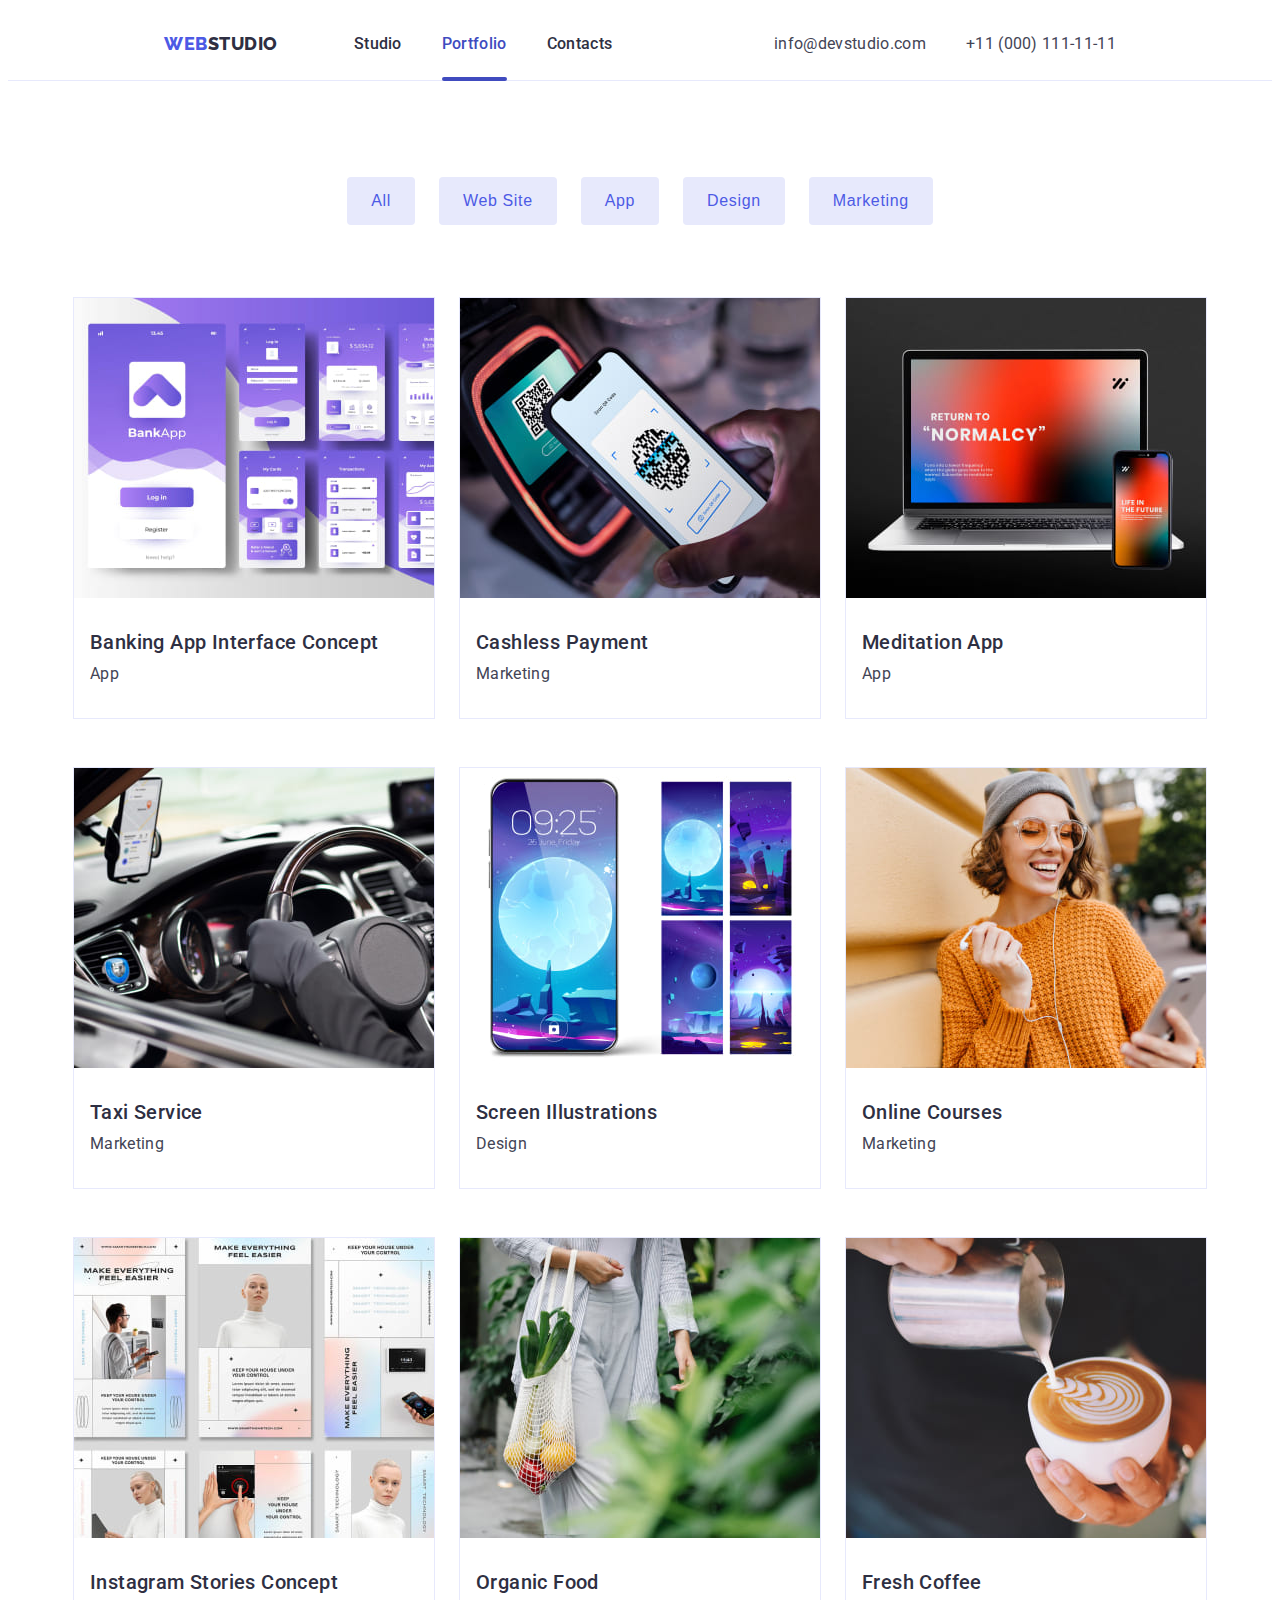
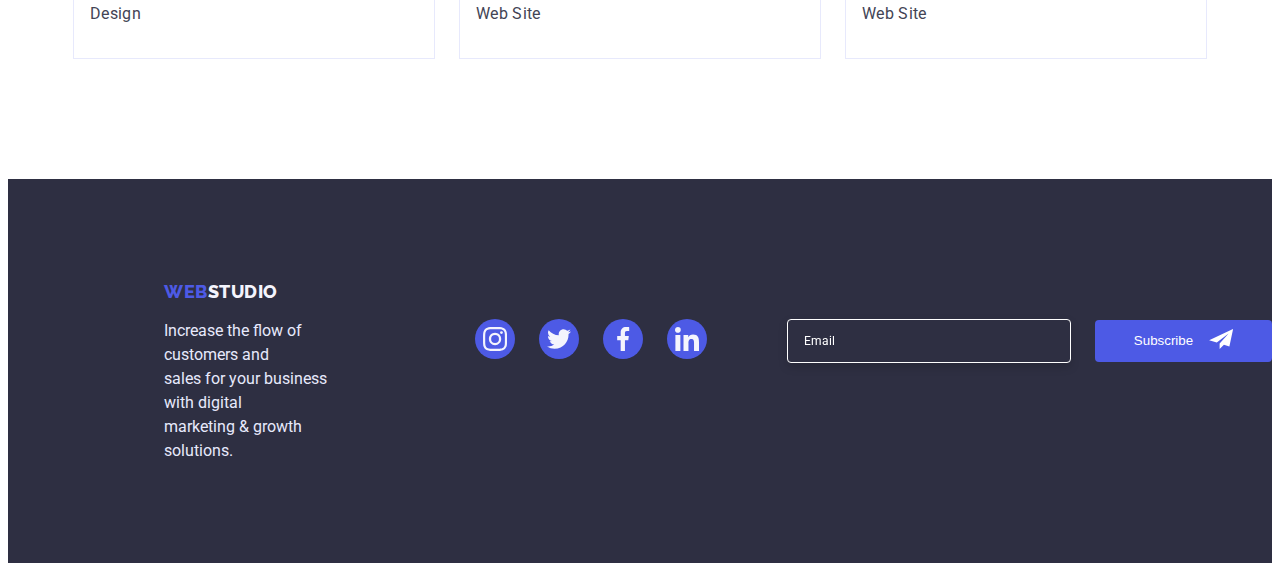
==== portfolio.html @ ca60792b "Initial commit" ====
<!DOCTYPE html>
<html lang="en">
  <head>
    <meta charset="UTF-8" />
    <meta http-equiv="X-UA-Compatible" content="IE=edge" />
    <meta name="viewport" content="width=device-width, initial-scale=1.0" />
    <title>Portfolio</title>
    <link rel="preconnect" href="https://fonts.googleapis.com" />
    <link rel="preconnect" href="https://fonts.gstatic.com" crossorigin />
    <link
      href="https://fonts.googleapis.com/css2?family=Raleway:wght@800&family=Roboto:wght@400;500;700&display=swap"
      rel="stylesheet"
    />
    <link
      rel="stylesheet"
      href="https://cdnjs.cloudflare.com/ajax/libs/modern-normalize/1.1.0/modern-normalize.min.css"
      integrity="sha512-wpPYUAdjBVSE4KJnH1VR1HeZfpl1ub8YT/NKx4PuQ5NmX2tKuGu6U/JRp5y+Y8XG2tV+wKQpNHVUX03MfMFn9Q=="
      crossorigin="anonymous"
      referrerpolicy="no-referrer"
    />
    <link rel="stylesheet" href="./css/styles.css" />
  </head>
  <body>
    <!-- Header -->
    <header class="header">
      <div class="header-container">
        <nav class="header-navigation">
          <a href="./index.html" class="header-logo link"
            >Web<span class="text-logo link">Studio</span></a
          >
          <ul class="header-list list">
            <li class="header-item">
              <a class="header-link link" href="./index.html">Studio</a>
            </li>
            <li class="header-item">
              <a class="header-link link current" href="./portfolio.html"
                >Portfolio</a
              >
            </li>
            <li class="header-item">
              <a class="header-link link" href="">Contacts</a>
            </li>
          </ul>
        </nav>
        <address class="address">
          <ul class="header-address list">
            <li class="address-list">
              <a class="address-link link" href="mailto:info@devstudio.com"
                >info@devstudio.com</a
              >
            </li>
            <li class="address-list">
              <a class="address-link link" href="tel:+110001111111"
                >+11 (000) 111-11-11</a
              >
            </li>
          </ul>
        </address>
      </div>
    </header>
    <!-- BTN -->
    <main>
      <section class="container-btn">
        <h1 hidden>Portfolio</h1>

        <ul class="btn-list list">
          <li class="style-btn">
            <button type="button" class="text-btn">All</button>
          </li>
          <li class="style-btn">
            <button type="button" class="text-btn">Web Site</button>
          </li>
          <li class="style-btn">
            <button type="button" class="text-btn">App</button>
          </li>
          <li class="style-btn">
            <button type="button" class="text-btn">Design</button>
          </li>
          <li class="style-btn">
            <button type="button" class="text-btn">Marketing</button>
          </li>
        </ul>
        <!-- Photo List -->
        <div class="container-photo">
          <ul class="photo-list-portf list">
            <li class="photo-solid">
              <a href="" class="photo-img link">
                <div class="photo-cover-wrap">
                  <img
                    src="./images/portfolio-1.jpg"
                    alt="BankApp"
                    width="360"
                  />
                  <p class="photo-text">
                    Lorem ipsum dolor sit, amet consectetur adipisicing elit.
                    Optio, voluptas dolores mollitia cumque itaque eos expedita
                    quibusdam, aliquid nihil animi aliquam nemo laboriosam,
                    eaque impedit quam voluptates. Nemo, iure! Aliquid.
                  </p>
                </div>

                <h2 class="portfolio-item">Banking App Interface Concept</h2>
                <p class="portfolio-text">App</p></a
              >
            </li>
            <li class="photo-solid">
              <a href="" class="link">
                <div class="photo-cover-wrap">
                  <img
                    src="./images/portfolio-2.jpg"
                    alt="Cashless Payment"
                    width="360"
                  />
                  <p class="photo-text">
                    Lorem ipsum dolor sit, amet consectetur adipisicing elit.
                    Optio, voluptas dolores mollitia cumque itaque eos expedita
                    quibusdam, aliquid nihil animi aliquam nemo laboriosam,
                    eaque impedit quam voluptates. Nemo, iure! Aliquid.
                  </p>
                </div>

                <h2 class="portfolio-item">Cashless Payment</h2>
                <p class="portfolio-text">Marketing</p></a
              >
            </li>
            <li class="photo-solid">
              <a href="" class="link"
                ><div class="photo-cover-wrap">
                  <img
                    src="./images/portfolio-3.jpg"
                    alt="Meditation App"
                    width="360"
                  />
                  <p class="photo-text">
                    Lorem ipsum dolor sit, amet consectetur adipisicing elit.
                    Optio, voluptas dolores mollitia cumque itaque eos expedita
                    quibusdam, aliquid nihil animi aliquam nemo laboriosam,
                    eaque impedit quam voluptates. Nemo, iure! Aliquid.
                  </p>
                </div>

                <h2 class="portfolio-item">Meditation App</h2>
                <p class="portfolio-text">App</p></a
              >
            </li>
            <li class="photo-solid">
              <a href="" class="link"
                ><div class="photo-cover-wrap">
                  <img
                    src="./images/portfolio-4.jpg"
                    alt="Taxi Service"
                    width="360"
                  />
                  <p class="photo-text">
                    Lorem ipsum dolor sit, amet consectetur adipisicing elit.
                    Optio, voluptas dolores mollitia cumque itaque eos expedita
                    quibusdam, aliquid nihil animi aliquam nemo laboriosam,
                    eaque impedit quam voluptates. Nemo, iure! Aliquid.
                  </p>
                </div>

                <h2 class="portfolio-item">Taxi Service</h2>
                <p class="portfolio-text">Marketing</p></a
              >
            </li>

            <li class="photo-solid">
              <a href="" class="link"
                ><div class="photo-cover-wrap">
                  <img
                    src="./images/portfolio-5.jpg"
                    alt="Screen Illustrations"
                    width="360"
                  />
                  <p class="photo-text">
                    Lorem ipsum dolor sit, amet consectetur adipisicing elit.
                    Optio, voluptas dolores mollitia cumque itaque eos expedita
                    quibusdam, aliquid nihil animi aliquam nemo laboriosam,
                    eaque impedit quam voluptates. Nemo, iure! Aliquid.
                  </p>
                </div>

                <h2 class="portfolio-item">Screen Illustrations</h2>
                <p class="portfolio-text">Design</p></a
              >
            </li>
            <li class="photo-solid">
              <a href="" class="link"
                ><div class="photo-cover-wrap">
                  <img
                    src="./images/portfolio-6.jpg"
                    alt="Online Courses"
                    width="360"
                  />
                  <p class="photo-text">
                    Lorem ipsum dolor sit, amet consectetur adipisicing elit.
                    Optio, voluptas dolores mollitia cumque itaque eos expedita
                    quibusdam, aliquid nihil animi aliquam nemo laboriosam,
                    eaque impedit quam voluptates. Nemo, iure! Aliquid.
                  </p>
                </div>

                <h2 class="portfolio-item">Online Courses</h2>
                <p class="portfolio-text">Marketing</p></a
              >
            </li>
            <li class="photo-solid">
              <a href="" class="link"
                ><div class="photo-cover-wrap">
                  <img
                    src="./images/portfolio-7.jpg"
                    alt="Instagram Stories Concept"
                    width="360"
                  />
                  <p class="photo-text">
                    Lorem ipsum dolor sit, amet consectetur adipisicing elit.
                    Optio, voluptas dolores mollitia cumque itaque eos expedita
                    quibusdam, aliquid nihil animi aliquam nemo laboriosam,
                    eaque impedit quam voluptates. Nemo, iure! Aliquid.
                  </p>
                </div>

                <h2 class="portfolio-item">Instagram Stories Concept</h2>
                <p class="portfolio-text">Design</p></a
              >
            </li>
            <li class="photo-solid">
              <a href="" class="link"
                ><div class="photo-cover-wrap">
                  <img
                    src="./images/portfolio-8.jpg"
                    alt="Organic Food"
                    width="360"
                  />
                  <p class="photo-text">
                    Lorem ipsum dolor sit, amet consectetur adipisicing elit.
                    Optio, voluptas dolores mollitia cumque itaque eos expedita
                    quibusdam, aliquid nihil animi aliquam nemo laboriosam,
                    eaque impedit quam voluptates. Nemo, iure! Aliquid.
                  </p>
                </div>

                <h2 class="portfolio-item">Organic Food</h2>
                <p class="portfolio-text">Web Site</p></a
              >
            </li>
            <li class="photo-solid">
              <a href="" class="link"
                ><div class="photo-cover-wrap">
                  <img
                    src="./images/portfolio-9.jpg"
                    alt="Fresh Coffee"
                    width="360"
                  />
                  <p class="photo-text">
                    Lorem ipsum dolor sit, amet consectetur adipisicing elit.
                    Optio, voluptas dolores mollitia cumque itaque eos expedita
                    quibusdam, aliquid nihil animi aliquam nemo laboriosam,
                    eaque impedit quam voluptates. Nemo, iure! Aliquid.
                  </p>
                </div>

                <h2 class="portfolio-item">Fresh Coffee</h2>
                <p class="portfolio-text">Web Site</p></a
              >
            </li>
          </ul>
        </div>
      </section>
    </main>
    <!-- Footer -->
    <footer class="footer">
      <div class="footer-container">
        <a href="./index.html" class="footer-logo link"
          >Web<span class="footer-text link">Studio</span></a
        >
        <div class="footer-p-soc">
          <p class="footer-p">
            Increase the flow of customers and <br />
            sales for your business with digital <br />
            marketing & growth solutions.
          </p>
          <div class="footer-soc-container">
            <ul class="footer-soc-list list">
              <li class="footer-soc-item">
                <a href="" class="footer-soc-link link">
                  <svg class="footer-soc-icon" width="24" height="24">
                    <use href="./images/icons.svg#icon-instagram-1"></use>
                  </svg>
                </a>
              </li>
              <li class="footer-soc-item">
                <a href="" class="footer-soc-link link">
                  <svg class="footer-soc-icon" width="24" height="24">
                    <use href="./images/icons.svg#icon-twitter-1"></use>
                  </svg>
                </a>
              </li>
              <li class="footer-soc-item">
                <a href="" class="footer-soc-link link">
                  <svg class="footer-soc-icon" width="24" height="24">
                    <use href="./images/icons.svg#icon-facebook-1"></use>
                  </svg>
                </a>
              </li>
              <li class="footer-soc-item">
                <a href="" class="footer-soc-link link">
                  <svg class="footer-soc-icon" width="24" height="24">
                    <use href="./images/icons.svg#icon-linkedin-1"></use>
                  </svg>
                </a>
              </li>
            </ul>
          </div>
          <form class="footer-form">
            <div class="foot-form-container">
              <label class="footer-label"></label>
              <input
                type="email"
                name="email"
                class="footer-input"
                placeholder="Email"
              />
              <button type="submit" class="foot-input-btn">
                Subscribe
                <span class="foot-span-icon"
                  ><svg class="footer-input-icon" width="24" height="20">
                    <use href="./images/icons.svg#icon-airplane"></use>
                  </svg>
                </span>
              </button>
            </div>
          </form>
        </div>
      </div>
    </footer>
  </body>
</html>
---- css/styles.css ----
h1,
h2,
h3,
p,
ul,
img,
a {
  margin: 0;
}
ul {
  margin: 0;
  padding-left: 0;
}
button {
  cursor: pointer;
}

img {
  display: block;
}
*,
*::before,
*::after {
  box-sizing: inherit;
}

:root {
  --pressed-state: #4046b;
  --succes: #31d0aa;
  --text: #434455;
  --accent: #e7e9fc;
  --light: #f4f4fd;
  --modal-overlay: rgba(46, 47, 66, 0.4);
  --hero-backgrount: rgba(46, 47, 66, 0.7);
  --background-color: #ffffff;
  --second-color: #4d5ae5;
  --logo-color: #2e2f42;
  --color-link: #404bbf;
  --cust-icon: #afb1b8;
  --modal: #fcfcfc;
  --modal-text: #8e8f99;
}

body {
  font-family: "Roboto", sans-serif;
  color: var(--text);
  background-color: var(--background-color);
}

.list {
  list-style: none;
}
.link {
  text-decoration: none;
}
.container {
  width: 1158px;
  padding-left: 15px;
  padding-right: 15px;
  margin: 0 auto;
}

.visuattv-hidden {
  position: absolute;
  width: 1px;
  height: 1px;
  margin: -1px;
  border: 0;
  padding: 0;
  white-space: nowrap;
  clip-path: inset (100%);
  clip: rect(0 0 0 0);
  overflow: hidden;
}
.section {
  padding-top: 120px;
  padding-bottom: 120px;
}

/* ----------------header--------------- */
.header {
  box-sizing: border-box;
  border-bottom: 1px solid var(--accent);
  padding-top: 24px;
  padding-bottom: 24px;
}
.header-container {
  display: flex;
  align-items: center;
}
.header-navigation {
  display: flex;
  align-items: center;
  margin-right: auto;
}

.header-logo {
  font-weight: 800;
  font-size: 18px;
  line-height: 1.17;
  font-family: "Raleway", sans-serif;

  align-items: center;
  letter-spacing: 0.03em;
  text-transform: uppercase;

  color: var(--second-color);

  margin-left: 156px;
}
.text-logo {
  font-weight: 800;
  font-size: 18px;
  line-height: 1.17;

  align-items: center;
  letter-spacing: 0.03em;
  text-transform: uppercase;

  color: var(--logo-color);
}

.header-list {
  font-weight: 500;
  font-size: 16px;
  line-height: 1.5;

  letter-spacing: 0.02em;
  display: flex;
  margin-left: 76px;
  gap: 40px;
}
.header-item {
}
.header-link {
  color: var(--logo-color);
  position: relative;
  transition: 250ms cubic-bezier(0.4, 0, 0.2, 1);
}
.header-link.current::after {
  content: "";
  width: 100%;
  height: 4px;
  border-radius: 2px;
  top: 43px;
  position: absolute;
  background-color: var(--color-link);
  display: block;
}

.current {
  color: var(--color-link);
}

.address-list {
}
.address-link {
  font-size: 16px;
  line-height: 1.5;

  letter-spacing: 0.02em;

  color: var(--text);
}
.address-link:is(:hover, :focus) {
  color: var(--color-link);
  transition: 250ms cubic-bezier(0.4, 0, 0.2, 1);
}

.header-link:is(:hover, :focus) {
  color: var(--color-link);
  transition: 250ms cubic-bezier(0.4, 0, 0.2, 1);
}
.address {
  font-style: normal;
  line-height: 1.5;
  color: var(--text);
}
.header-address {
  display: flex;
  gap: 40px;
  margin-right: 156px;
}

/* --------------Section 1 --------------- */
.section-hero {
  background-color: var(--logo-color);
  background-image: linear-gradient(
      rgba(46, 47, 66, 0.7),
      rgba(46, 47, 66, 0.7)
    ),
    url(../images/people-office.jpg);
  background-repeat: no-repeat;
  background-position: center;
  background-size: cover;
  flex-grow: 1;
}

.hero-title {
  margin-bottom: 48px;

  font-weight: 700;
  font-size: 56px;
  line-height: 1.07;

  text-align: center;
  letter-spacing: 0.02em;

  color: var(--background-color);
  padding-top: 188px;
}
.hero-container {
  display: flex;
  justify-content: center;
  padding-bottom: 188px;
}
.hero-btn {
  border: none;
  padding: 16px 32px;
  font-family: "Roboto";
  font-weight: 500;
  font-size: 16px;
  line-height: 1.5;
  letter-spacing: 0.04em;
  color: var(--background-color);
  background-color: var(--second-color);

  box-shadow: 0px 4px 4px rgba(0, 0, 0, 0.15);

  cursor: pointer;
  border-radius: 4px;
  box-sizing: border-box;
}
.hero-btn:is(:hover, :focus) {
  background-color: var(--color-link);
  transition: 250ms cubic-bezier(0.4, 0, 0.2, 1);
}
.backdrop {
  position: fixed;
  top: 0;
  left: 0;
  width: 100%;
  height: 100%;
  background-color: rgba(46, 47, 66, 0.4);
  transition: 250ms cubic-bezier(0.4, 0, 0.2, 1);
}
.backdrop.is-hidden {
  opacity: 0;
  pointer-events: none;
  visibility: inherit;
}
.modal {
  position: absolute;
  top: 50%;
  left: 50%;
  transform: translate(-50%, -50%);

  width: 408px;
  height: 576px;

  background-color: var(--modal);
  box-shadow: 0px 1px 1px rgba(0, 0, 0, 0.14), 0px 1px 3px rgba(0, 0, 0, 0.12),
    0px 2px 1px rgba(0, 0, 0, 0.2);
  border-radius: 4px;
}
.close-btn-container {
  box-sizing: border-box;
  padding-top: 24px;
  padding-left: 360px;
}
.close-btn {
  width: 24px;
  height: 24px;
  border-radius: 50px;
  background-color: var(--accent);
  display: flex;
  align-items: center;
  justify-content: center;

  border: 1px solid rgba(0, 0, 0, 0.1);
}
.close-icon {
  fill: var(--logo-color);
}
.modal-titel {
  margin-top: 24px;
  margin-bottom: 16px;

  font-family: "Roboto";
  font-style: normal;
  font-weight: 500;
  font-size: 16px;
  line-height: 24px;
  text-align: center;
  letter-spacing: 0.02em;
  color: var(--logo-color);
}
.modal-form {
  box-sizing: border-box;
  padding-left: 24px;
}
.modal-label-containe {
}
.modal-label {
  font-family: "Roboto";
  font-size: 12px;
  line-height: 14px;
  letter-spacing: 0.04em;
  color: var(--modal-text);
}
.modal-label span {
  display: block;
}
.modal-text {
  color: var(--modal-text);
  margin-bottom: 4px;
}
.modal-wrap {
  margin-bottom: 8px;
  position: relative;
}
.modal-wrap-forcomment {
  margin-bottom: 6px;
  position: relative;
}
.modal-input {
  width: 360px;
  height: 40px;
  outline: transparent;
  padding: 0;
  padding-left: 38px;

  border: 1px solid rgba(46, 47, 66, 0.4);

  border-radius: 4px;
}
.modal-input:is(:hover, :focus) {
  border-color: var(--second-color);
  transition: 250ms cubic-bezier(0.4, 0, 0.2, 1);
}
.modal-icon {
  position: absolute;
  left: 19px;
  top: 50%;
  transform: translateY(-50%);
  fill: var(--logo-color);
}
.modal-input:is(:hover, :focus) + .modal-icon {
  fill: var(--second-color);
  transition: 250ms cubic-bezier(0.4, 0, 0.2, 1);
}
.modal-textarea {
  font-family: "Roboto";
  font-size: 12px;
  line-height: 14px;

  width: 360px;
  height: 120px;

  outline: transparent;
  border: 1px solid rgba(46, 47, 66, 0.4);
  border-radius: 4px;
  padding-top: 8px;
  padding-bottom: 98px;
  padding-left: 16px;
  margin-top: 4px;
  resize: none;
}

.modal-textarea:is(:hover, :focus) {
  border-color: var(--second-color);
  transition: 250ms cubic-bezier(0.4, 0, 0.2, 1);
}
.modal-textarea::placeholder {
  color: rgba(46, 47, 66, 0.4);
}
.accept-container {
}

.accept-input {
}
/* .accept-input:checked + .accept-text::before {
  border: none;
  background-image: url(../images/accept.svg);
  background-position: center;
  background-repeat: no-repeat;
} */
.accept-input:checked + .accept-text span {
  border: none;
  fill-opacity: 1;
  background-color: var(--color-link);
  transition: 250ms cubic-bezier(0.4, 0, 0.2, 1);
}

.accept-icon {
  height: 8px;
}
.accept-text {
  font-family: "Roboto";
  font-style: normal;
  font-size: 12px;
  line-height: 14px;
  letter-spacing: 0.04em;
  color: var(--modal-text);
  margin-top: 12px;
  margin-bottom: 16px;

  display: flex;
  align-items: center;
  gap: 8px;
}
.accept-text span {
  width: 16px;
  height: 16px;
  border: 1px solid rgba(46, 47, 66, 0.4);
  border-radius: 2px;
  display: flex;
  align-items: center;
  justify-content: center;
  fill-opacity: 0;
}
.accept-link {
  margin-left: -4px;
  color: var(--second-color);
}
/* .accept-text::before {
  content: "";
  width: 16px;
  height: 16px;
  border: 1px solid rgba(46, 47, 66, 0.4);
  border-radius: 2px;
} */
.mod-cont-btn {
  padding-left: 95px;
}
.mod-send-btn {
  border-color: transparent;
  width: 105px;
  height: 24px;
  font-family: "Roboto";
  font-style: normal;
  font-weight: 500;
  font-size: 16px;
  display: flex;
  align-items: center;
  text-align: center;
  letter-spacing: 0.04em;
  color: var(--background-color);
  justify-content: center;

  flex: none;
  order: 0;
  flex-grow: 0;

  flex-direction: row;
  align-items: flex-start;
  padding: 16px 32px;
  gap: 10px;
  width: 169px;
  height: 56px;
  background: var(--second-color);
  box-shadow: 0px 4px 4px rgba(0, 0, 0, 0.15);
  border-radius: 4px;
}
.modal-input::placeholder {
}
/* -----------------------Sectiom 2----------------------- */
.description {
}
.desc-container {
}
.features {
}
.desc-item {
  display: flex;
  gap: 24px;
}
.desc-photo {
}
.desc-photo-container {
  width: 264px;
  height: 112px;
  background-color: var(--light);
  border-radius: 4px;

  margin-bottom: 8px;
}
.desc-svg {
  display: flex;
  width: 64px;
  height: 64px;
  border-radius: 4px;
  padding-left: 100px;
  padding-top: 24px;
}
.description-list {
}

.description-titel {
  font-weight: 500;
  font-size: 20px;
  line-height: 1.2;

  letter-spacing: 0.02em;

  color: var(--logo-color);
}
.description-text {
  font-size: 16px;
  line-height: 1.5;

  letter-spacing: 0.02em;

  color: var(--text);
}
/* ----------------Section 3----------------- */
.photo {
  padding-bottom: 120px;
}
.photo-titel {
  font-size: 36px;
  line-height: 1.11;

  text-align: center;
  letter-spacing: 0.02em;
  text-transform: capitalize;

  color: var(--logo-color);
  margin-bottom: 72px;
}
.photo-list {
  display: flex;
  gap: 24px;
}
/* ----------------Section 4-------------------- */
.team {
  background: var(--light);
}
.team-titel {
  font-size: 36px;
  line-height: 1.11;

  text-align: center;
  letter-spacing: 0.02em;
  text-transform: capitalize;

  color: var(--logo-color);
  margin-bottom: 72px;
}
.team-item {
  display: flex;
  gap: 24px;
}
.team-list {
  background-color: var(--background-color);
  box-shadow: 0px 1px 6px rgba(46, 47, 66, 0.08),
    0px 1px 1px rgba(46, 47, 66, 0.16), 0px 2px 1px rgba(46, 47, 66, 0.08);
  border-radius: 0px 0px 4px 4px;
}
.team-img {
  margin-bottom: 32px;
}
.team-name {
  font-weight: 500;
  font-size: 20px;
  line-height: 1.2;

  text-align: center;
  letter-spacing: 0.02em;

  color: var(--logo-color);
  margin-bottom: 8px;
}

.team-text {
  font-size: 16px;
  line-height: 1.5;

  text-align: center;
  letter-spacing: 0.02em;

  color: var(--text);
  margin-bottom: 8px;
}
.team-soc-list {
  display: flex;
  justify-content: center;
  gap: 24px;
}
.team-soc-item {
  width: 40px;
  height: 40px;
  margin-bottom: 32px;
}
.team-soc-link {
  width: 100%;
  height: 100%;
  border-radius: 50%;
  background-color: var(--second-color);
  display: flex;
  align-items: center;
  justify-content: center;
}
.team-soc-icon {
  fill: var(--background-color);
}

.team-soc-link:is(:hover, :focus) {
  background-color: var(--color-link);
  transition: 250ms cubic-bezier(0.4, 0, 0.2, 1);
}
.team-soc-link:is(:hover, :focus) > .team-soc-icon {
  fill: var(--light);
  transition: 250ms cubic-bezier(0.4, 0, 0.2, 1);
}
/* --------------Section 5--------------- */
.cust {
  padding-top: 120px;
  padding-bottom: 120px;
}
.cust-titel {
  font-weight: 700;
  font-size: 36px;
  line-height: 40px;

  text-align: center;
  letter-spacing: 0.02em;
  text-transform: capitalize;
  color: var(--logo-color);
  margin-bottom: 72px;
}

.cust-list {
  display: flex;
  justify-content: center;
  gap: 24px;
}
.cust-item {
  width: 168px;
  height: 88px;

  border-radius: 4px;
}

.cust-link {
  width: 100%;
  height: 100%;
  border-radius: 4px;
  border: 1px solid #8e8f99;
  color: var(--background-color);
  display: flex;
  align-items: center;
  justify-content: center;
}
.cust-link:is(:hover, :focus) {
  border-color: var(--color-link);
  transition: 250ms cubic-bezier(0.4, 0, 0.2, 1);
}
.cust-link:is(:hover, :focus) > .cust-icon {
  fill: var(--color-link);
  transition: 250ms cubic-bezier(0.4, 0, 0.2, 1);
}
.cust-icon {
  width: 140px;
  height: 56px;
  fill: var(--cust-icon);
}

/* ----------------Footer--------------- */
.footer {
  background-color: var(--logo-color);
}
.footer-container {
  padding-top: 101.5px;
  padding-bottom: 100px;
  padding-left: 156px;
}

.footer-logo {
  font-weight: 800;
  font-size: 18px;
  line-height: 1.17;
  font-family: "Raleway", sans-serif;

  align-items: center;
  letter-spacing: 0.03em;
  text-transform: uppercase;

  color: var(--second-color);
}
.footer-text {
  color: var(--light);
}
.footer-p-soc {
  display: flex;
}
.footer-p {
  color: var(--accent);
  margin-top: 17.5px;
  line-height: 24px;
}

.footer-soc-container {
  margin-left: 120px;
  padding-top: 17px;
}

.footer-soc-list {
  display: flex;
  justify-content: center;
  gap: 24px;
}
.footer-soc-item {
  content: "";
  width: 40px;
  height: 40px;
  margin-bottom: 32px;

  display: block;
}

.footer-soc-link {
  width: 100%;
  height: 100%;
  border-radius: 50%;
  background-color: var(--second-color);
  display: flex;
  align-items: center;
  justify-content: center;
}
.footer-soc-link:is(:hover, :focus) {
  background-color: var(--succes);
  transition: 250ms cubic-bezier(0.4, 0, 0.2, 1);
}
.footer-soc-icon {
  fill: var(--light);
}
.footer-form {
}
.foot-form-container {
  padding-top: 17px;
  margin-left: 80px;
  display: flex;
  align-items: center;
  letter-spacing: 0.04em;
}
.footer-label {
}
.footer-input {
  font-family: "Roboto";
  font-style: normal;

  font-size: 12px;
  line-height: 24px;
  width: 264px;
  height: 40px;

  border: 1px solid #ffffff;
  filter: drop-shadow(0px 4px 4px rgba(0, 0, 0, 0.15));
  border-radius: 4px;
  background: var(--logo-color);

  padding-left: 16px;
}
.footer-input::placeholder {
  color: var(--background-color);
}
.foot-input-btn {
  margin-left: 24px;
  width: 165px;
  height: 40px;
  display: flex;

  justify-content: center;
  align-items: center;

  color: var(--background-color);
  background: var(--second-color);
  border-radius: 4px;
  border: transparent;
  gap: 16px;
}
.foot-span-icon {
}
.footer-input-icon {
}
/* -------------Portfolio------------- */
.container-btn {
  padding-top: 96px;
}

.container-photo {
  padding-bottom: 120px;
}
.btn-list {
  display: flex;
  justify-content: center;
  gap: 24px;
  margin-bottom: 72px;
}
.style-btn {
  background: var(--accent);
  border-radius: 4px;
}

.text-btn {
  border: none;
  padding: 12px 24px;
  font-family: “Roboto”, sans-serif;
  font-weight: 500;
  font-size: 16px;
  line-height: 1.5;
  letter-spacing: 0.04em;
  color: var(--second-color);
  background-color: var(--light);
  cursor: pointer;
  border-radius: 4px;
  box-sizing: border-box;
  background-color: transparent;
}
.text-btn:is(:hover, :focus) {
  background-color: var(--color-link);
  color: var(--background-color);
  transition: 250ms cubic-bezier(0.4, 0, 0.2, 1);
}

.list-btn:is(:hover, :focus) {
  color: var(--background-color);
  background-color: var(--color-link);
}
.photo-list-portf {
  display: flex;
  flex-wrap: wrap;
  gap: 24px;
  row-gap: 48px;
  justify-content: center;
}
.photo-solid {
  border: 1px solid var(--accent);
  cursor: pointer;
}
.photo-solid:is(:hover, :focus) .photo-text {
  transform: translate(0);
}
.photo-img {
  display: block;
}

.photo-cover-wrap {
  position: relative;
  box-sizing: border-box;
  overflow: hidden;
}
.photo-text {
  position: absolute;
  padding-left: 32px;
  padding-top: 40px;
  height: 100%;
  top: 0;
  font-size: 16px;
  line-height: 24px;
  letter-spacing: 0.02em;
  color: var(--light);
  background-color: var(--second-color);
  transform: translateY(100%);
  transition: 250ms cubic-bezier(0.4, 0, 0.2, 1);
}
.portfolio-item {
  font-weight: 500;
  font-size: 20px;
  line-height: 1.2;

  letter-spacing: 0.02em;

  color: var(--logo-color);
  margin-top: 32px;
  margin-left: 16px;
}
.portfolio-text {
  font-size: 16px;
  line-height: 1.5;

  letter-spacing: 0.02em;

  color: var(--text);
  margin-top: 8px;
  margin-bottom: 32px;
  margin-left: 16px;
}

.photo-solid:is(:hover, :focus) {
  box-shadow: 0px 1px 6px rgba(46, 47, 66, 0.08),
    0px 1px 1px rgba(46, 47, 66, 0.16), 0px 2px 1px rgba(46, 47, 66, 0.08);
  transition: 250ms cubic-bezier(0.4, 0, 0.2, 1);
}
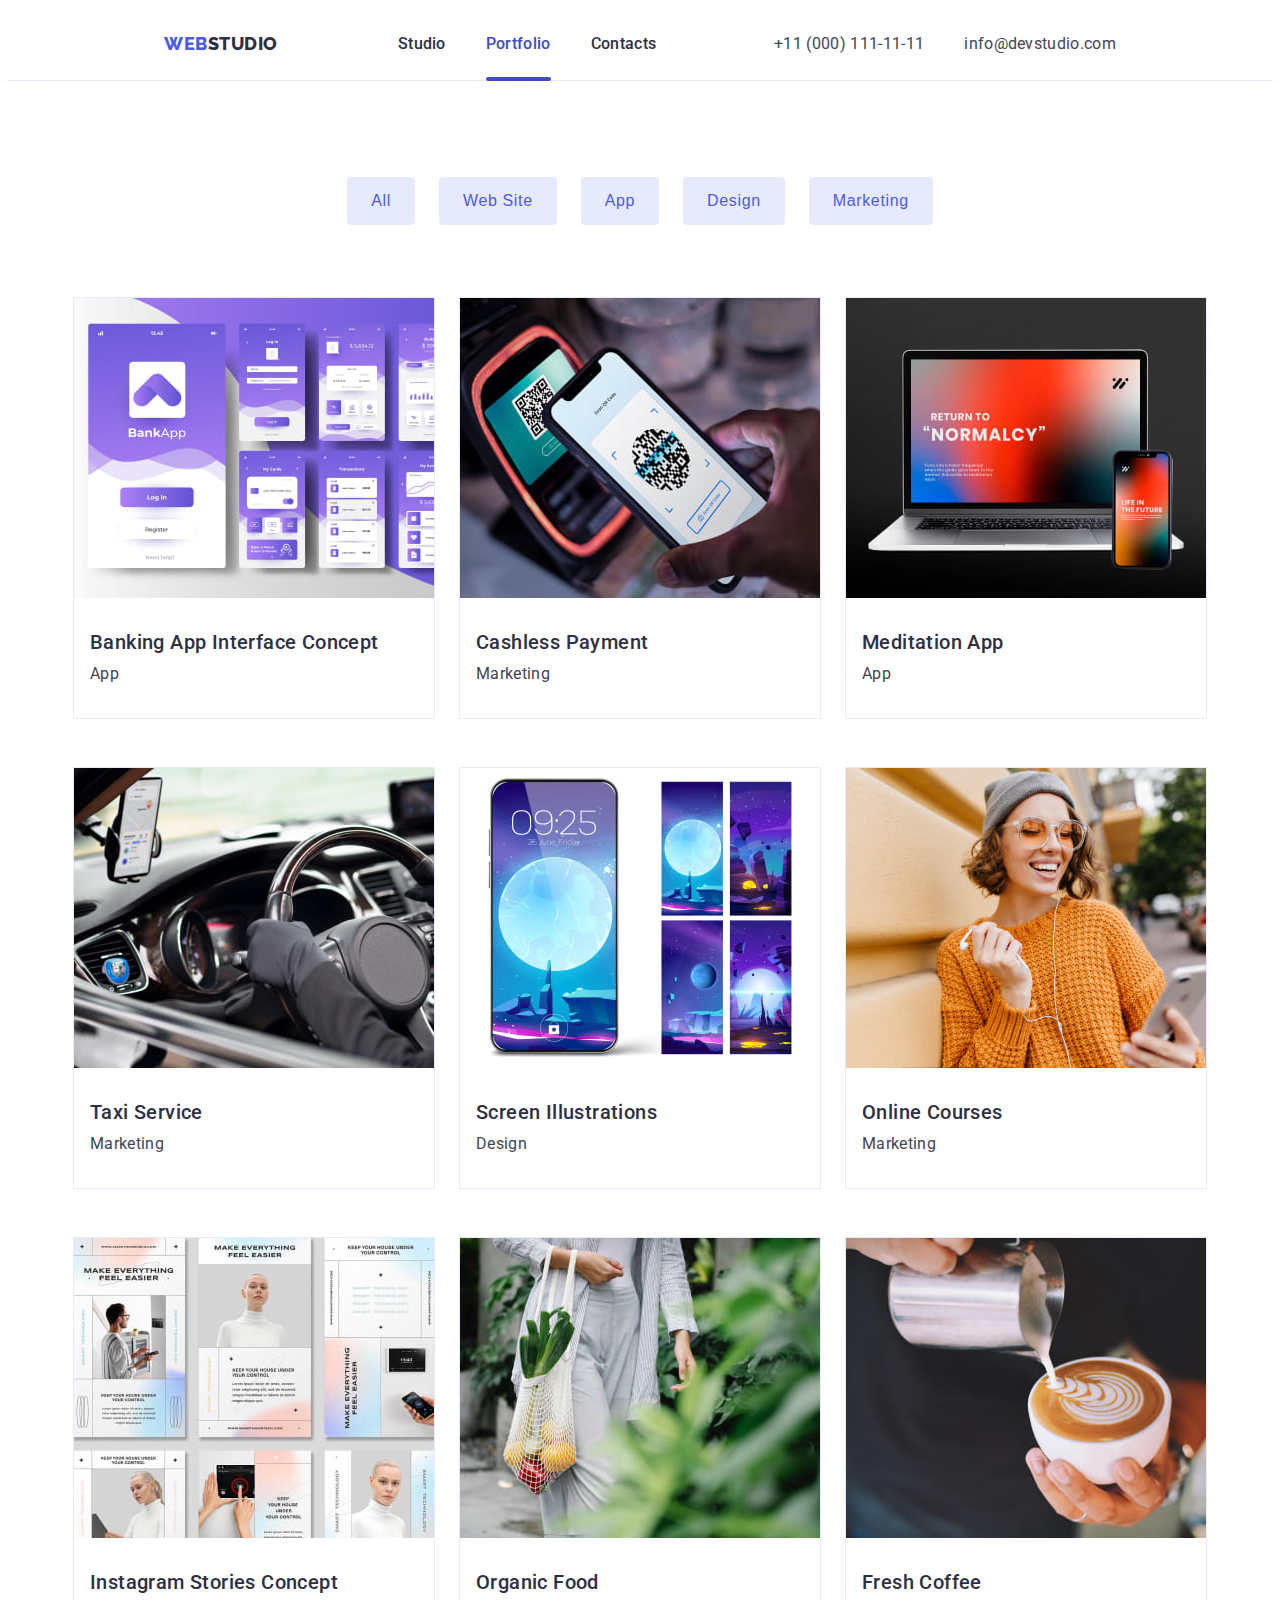
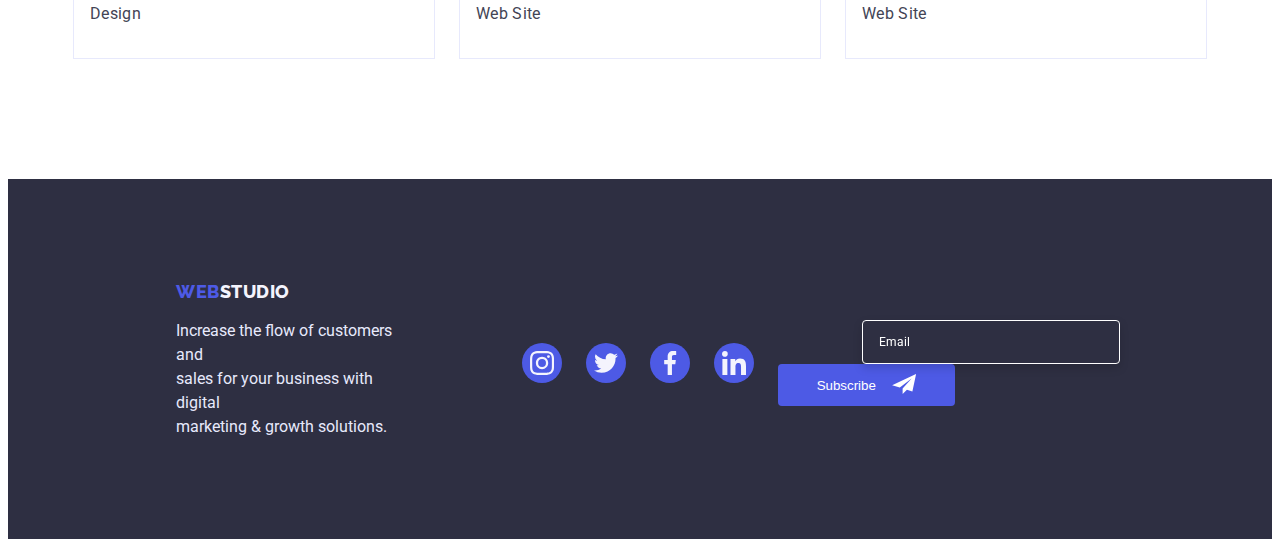
==== commit 35d8726a: "adaptiv" ====
--- a/portfolio.html
+++ b/portfolio.html
@@ -19,6 +19,7 @@
       referrerpolicy="no-referrer"
     />
     <link rel="stylesheet" href="./css/styles.css" />
+    <link rel="stylesheet" href="./css/portfolio.css" />
   </head>
   <body>
     <!-- Header -->
--- a/css/styles.css
+++ b/css/styles.css
@@ -17,6 +17,8 @@
 
 img {
   display: block;
+  max-width: 100%;
+  height: auto;
 }
 *,
 *::before,
@@ -54,7 +56,7 @@
   text-decoration: none;
 }
 .container {
-  width: 1158px;
+  width: 100%;
   padding-left: 15px;
   padding-right: 15px;
   margin: 0 auto;
@@ -106,7 +108,8 @@
 
   color: var(--second-color);
 
-  margin-left: 156px;
+  margin-left: 16px;
+  /* margin-left: 156px; */
 }
 .text-logo {
   font-weight: 800;
@@ -119,67 +122,146 @@
 
   color: var(--logo-color);
 }
-
 .header-list {
-  font-weight: 500;
-  font-size: 16px;
-  line-height: 1.5;
-
-  letter-spacing: 0.02em;
-  display: flex;
-  margin-left: 76px;
-  gap: 40px;
-}
-.header-item {
-}
-.header-link {
+  display: none;
+}
+.header-address {
+  display: none;
+}
+
+.mob-menu-btn {
+  border: none;
+  background-color: var(--background-color);
+  display: flex;
+  align-items: center;
+  justify-content: center;
+}
+.mob-menu-svg {
+  stroke: var(--logo-color);
+}
+.mob-menu {
+  position: fixed;
+  top: 0;
+  left: 0;
+  /* width: 100%; */
+  height: 100%;
+  /* width: 100vw; */
+  /* height: 100vh; */
+  background-color: var(--background-color);
+  padding: 24px 24px 40px 40px;
+  display: flex;
+  flex-direction: column;
+  justify-content: space-between;
+}
+.mob-menu.is-open {
+  opacity: 0;
+  visibility: hidden;
+  pointer-events: none;
+}
+.menu-close-btn {
+  display: block;
+  margin-left: 380px;
+  /* margin-left: 340px; */
+  width: 24px;
+  height: 24px;
+  border-radius: 50px;
+  background-color: var(--accent);
+  display: flex;
+  align-items: center;
+  justify-content: center;
+
+  border: 1px solid rgba(0, 0, 0, 0.1);
+}
+.mob-menu-nav {
+  margin-top: 32px;
+}
+.mob-menu-list {
+}
+.mob-menu-item:not(:last-child) {
+  margin-bottom: 40px;
+}
+.mob-menu-link {
+  font-family: "Roboto";
+  font-style: normal;
+  font-weight: 700;
+  font-size: 36px;
+  line-height: calc(40 / 36);
   color: var(--logo-color);
-  position: relative;
-  transition: 250ms cubic-bezier(0.4, 0, 0.2, 1);
-}
-.header-link.current::after {
-  content: "";
-  width: 100%;
-  height: 4px;
-  border-radius: 2px;
-  top: 43px;
-  position: absolute;
-  background-color: var(--color-link);
-  display: block;
+  letter-spacing: 0.02em;
+  cursor: pointer;
+}
+.mob-menu-link:hover {
+  color: var(--color-link);
+  transition: 250ms cubic-bezier(0.4, 0, 0.2, 1);
 }
 
 .current {
   color: var(--color-link);
 }
-
-.address-list {
-}
-.address-link {
-  font-size: 16px;
-  line-height: 1.5;
-
-  letter-spacing: 0.02em;
+.menu-address-cont {
+}
+.mob-menu-address {
+}
+
+.menu-address-tel {
+  font-family: "Roboto";
+  font-style: normal;
+  font-weight: 700;
+  font-size: 36px;
+  line-height: calc(40 / 36);
+
+  letter-spacing: 0.02em;
+  text-transform: capitalize;
 
   color: var(--text);
-}
-.address-link:is(:hover, :focus) {
+  margin-bottom: 40px;
+}
+.menu-address-tel:hover {
   color: var(--color-link);
   transition: 250ms cubic-bezier(0.4, 0, 0.2, 1);
 }
-
-.header-link:is(:hover, :focus) {
+.current {
   color: var(--color-link);
-  transition: 250ms cubic-bezier(0.4, 0, 0.2, 1);
-}
-.address {
+}
+.menu-address-email {
+  font-family: "Roboto";
   font-style: normal;
-  line-height: 1.5;
+  font-weight: 500;
+  font-size: 20px;
+  line-height: 24px;
+
+  letter-spacing: 0.02em;
+
   color: var(--text);
 }
-.header-address {
-  display: flex;
-  gap: 40px;
-  margin-right: 156px;
+.menu-address-email:hover {
+  color: var(--color-link);
+  transition: 250ms cubic-bezier(0.4, 0, 0.2, 1);
+}
+.menu-soc-list {
+  display: flex;
+  gap: 56px;
+}
+.menu-soc-item {
+  width: 40px;
+  height: 40px;
+  margin-top: 48px;
+}
+.menu-soc-link {
+  width: 100%;
+  height: 100%;
+  border-radius: 50%;
+  background-color: var(--second-color);
+  display: flex;
+  align-items: center;
+  justify-content: center;
+}
+.menu-soc-icon {
+  fill: var(--light);
+}
+.menu-soc-link:hover {
+  background-color: var(--color-link);
+  transition: 250ms cubic-bezier(0.4, 0, 0.2, 1);
 }
 
 /* --------------Section 1 --------------- */
@@ -189,30 +271,52 @@
       rgba(46, 47, 66, 0.7),
       rgba(46, 47, 66, 0.7)
     ),
-    url(../images/people-office.jpg);
+    url(../images/dark-bg-mob.jpg);
+  /* background-image: linear-gradient(
+      rgba(46, 47, 66, 0.7),
+      rgba(46, 47, 66, 0.7)
+    ),
+    url(../images/people-office.jpg); */
   background-repeat: no-repeat;
   background-position: center;
   background-size: cover;
   flex-grow: 1;
 }
+@media (min-device-pixel-ratio: 2),
+  (min-resolution: 192dpi),
+  (min-resolution: 2dppx) {
+  .section-hero {
+    background-image: linear-gradient(
+        rgba(46, 47, 66, 0.7),
+        rgba(46, 47, 66, 0.7)
+      ),
+      url(../images/dark-bg-mob-2x.jpg);
+  }
+}
 
 .hero-title {
   margin-bottom: 48px;
 
   font-weight: 700;
-  font-size: 56px;
+  font-size: 36px;
+
+  /* font-size: 56px; */
   line-height: 1.07;
 
   text-align: center;
   letter-spacing: 0.02em;
 
   color: var(--background-color);
-  padding-top: 188px;
+  padding-top: 112px;
+  /* padding-top: 188px; */
+  margin-bottom: 72px;
+  /* margin+ */
 }
 .hero-container {
   display: flex;
   justify-content: center;
-  padding-bottom: 188px;
+  /* padding-bottom: 112px; */
+  /* padding-bottom: 188px; */
 }
 .hero-btn {
   border: none;
@@ -256,7 +360,7 @@
   transform: translate(-50%, -50%);
 
   width: 408px;
-  height: 576px;
+  height: 584px;
 
   background-color: var(--modal);
   box-shadow: 0px 1px 1px rgba(0, 0, 0, 0.14), 0px 1px 3px rgba(0, 0, 0, 0.12),
@@ -473,41 +577,55 @@
 }
 .desc-item {
   display: flex;
+  flex-wrap: wrap;
   gap: 24px;
 }
+
 .desc-photo {
 }
 .desc-photo-container {
-  width: 264px;
+  /* display: flex; */
+  display: none;
+  /* width: 264px;
   height: 112px;
   background-color: var(--light);
   border-radius: 4px;
 
-  margin-bottom: 8px;
-}
-.desc-svg {
+  margin-bottom: 8px; */
+}
+/* .desc-svg {
   display: flex;
   width: 64px;
   height: 64px;
   border-radius: 4px;
   padding-left: 100px;
   padding-top: 24px;
+} */
+.desc-list-container {
+  display: flex;
+  justify-content: center;
+  flex-wrap: wrap;
 }
 .description-list {
 }
 
 .description-titel {
-  font-weight: 500;
-  font-size: 20px;
+  font-family: "Roboto";
+  font-weight: 700;
+  font-size: 36px;
+  /* font-weight: 500; */
+  /* font-size: 20px; */
   line-height: 1.2;
 
+  text-align: center;
   letter-spacing: 0.02em;
 
   color: var(--logo-color);
 }
 .description-text {
   font-size: 16px;
-  line-height: 1.5;
+  line-height: 1.7;
+  /* line-height: 1.5; */
 
   letter-spacing: 0.02em;
 
@@ -515,9 +633,10 @@
 }
 /* ----------------Section 3----------------- */
 .photo {
-  padding-bottom: 120px;
-}
-.photo-titel {
+  display: none;
+  /* padding-bottom: 120px; */
+}
+/* .photo-titel {
   font-size: 36px;
   line-height: 1.11;
 
@@ -531,10 +650,13 @@
 .photo-list {
   display: flex;
   gap: 24px;
-}
+} */
 /* ----------------Section 4-------------------- */
 .team {
+  /* width: 100%; */
   background: var(--light);
+}
+.team-container {
 }
 .team-titel {
   font-size: 36px;
@@ -549,8 +671,12 @@
 }
 .team-item {
   display: flex;
+  justify-content: center;
+  flex-wrap: wrap;
   gap: 24px;
-}
+  row-gap: 72px;
+}
+
 .team-list {
   background-color: var(--background-color);
   box-shadow: 0px 1px 6px rgba(46, 47, 66, 0.08),
@@ -586,11 +712,11 @@
   display: flex;
   justify-content: center;
   gap: 24px;
+  padding-bottom: 32px;
 }
 .team-soc-item {
   width: 40px;
   height: 40px;
-  margin-bottom: 32px;
 }
 .team-soc-link {
   width: 100%;
@@ -615,8 +741,11 @@
 }
 /* --------------Section 5--------------- */
 .cust {
-  padding-top: 120px;
-  padding-bottom: 120px;
+  /* padding-top: 120px;
+  padding-bottom: 120px; */
+
+  padding-top: 96px;
+  padding-bottom: 96px;
 }
 .cust-titel {
   font-weight: 700;
@@ -629,12 +758,16 @@
   color: var(--logo-color);
   margin-bottom: 72px;
 }
-
+.cust-container {
+  /* flex-basis: 100%; */
+}
 .cust-list {
   display: flex;
-  justify-content: center;
+  flex-wrap: wrap;
+  /* justify-content: center; */
   gap: 24px;
 }
+
 .cust-item {
   width: 168px;
   height: 88px;
@@ -671,9 +804,11 @@
   background-color: var(--logo-color);
 }
 .footer-container {
-  padding-top: 101.5px;
-  padding-bottom: 100px;
-  padding-left: 156px;
+  padding-top: 96px;
+  padding-bottom: 96px;
+  /* padding-top: 101.5px;
+  padding-bottom: 100px; */
+  /* padding-left: 156px; */
 }
 
 .footer-logo {
@@ -692,7 +827,6 @@
   color: var(--light);
 }
 .footer-p-soc {
-  display: flex;
 }
 .footer-p {
   color: var(--accent);
@@ -701,20 +835,18 @@
 }
 
 .footer-soc-container {
-  margin-left: 120px;
-  padding-top: 17px;
 }
 
 .footer-soc-list {
   display: flex;
   justify-content: center;
   gap: 24px;
+  margin-bottom: 32px;
 }
 .footer-soc-item {
   content: "";
   width: 40px;
   height: 40px;
-  margin-bottom: 32px;
 
   display: block;
 }
@@ -739,8 +871,9 @@
 }
 .foot-form-container {
   padding-top: 17px;
-  margin-left: 80px;
-  display: flex;
+  /* margin-left: 80px; */
+  display: flex;
+  flex-wrap: wrap;
   align-items: center;
   letter-spacing: 0.04em;
 }
@@ -752,8 +885,11 @@
 
   font-size: 12px;
   line-height: 24px;
-  width: 264px;
+  width: 100%;
+  /* width: 398px; */
   height: 40px;
+  /* width: 264px;
+  height: 40px; */
 
   border: 1px solid #ffffff;
   filter: drop-shadow(0px 4px 4px rgba(0, 0, 0, 0.15));
--- a/css/portfolio.css
+++ b/css/portfolio.css
@@ -0,0 +1,117 @@
+.header {
+  box-sizing: border-box;
+  border-bottom: 1px solid var(--accent);
+  padding-top: 24px;
+  padding-bottom: 24px;
+}
+
+.header-list {
+  font-weight: 500;
+  font-size: 16px;
+  line-height: 1.5;
+
+  letter-spacing: 0.02em;
+  display: flex;
+  margin-left: 120px;
+  gap: 40px;
+}
+.header-link {
+  color: var(--logo-color);
+  position: relative;
+  transition: 250ms cubic-bezier(0.4, 0, 0.2, 1);
+}
+.header-link.current::after {
+  content: "";
+  width: 100%;
+  height: 4px;
+  border-radius: 2px;
+  top: 43px;
+  position: absolute;
+  background-color: var(--color-link);
+  display: block;
+}
+
+.current {
+  color: var(--color-link);
+}
+.address-link:is(:hover, :focus) {
+  color: var(--color-link);
+  transition: 250ms cubic-bezier(0.4, 0, 0.2, 1);
+}
+
+.header-link:is(:hover, :focus) {
+  color: var(--color-link);
+  transition: 250ms cubic-bezier(0.4, 0, 0.2, 1);
+}
+.address {
+  font-style: normal;
+  line-height: 1.5;
+  color: var(--text);
+}
+.header-address {
+  display: flex;
+  flex-wrap: wrap;
+  margin-left: auto;
+  flex-direction: row-reverse;
+  justify-content: space-between;
+}
+
+.header-logo {
+  margin-left: 156px;
+}
+.header-address {
+  display: flex;
+  gap: 40px;
+  margin-right: 156px;
+}
+.address-link {
+  font-size: 16px;
+  line-height: 1.5;
+
+  letter-spacing: 0.02em;
+
+  color: var(--text);
+}
+
+/* -----Footer----- */
+.footer-container {
+  display: flex;
+  flex-wrap: wrap;
+  padding-top: 101.5px;
+  padding-bottom: 100px;
+  padding-left: 60px;
+  /* padding-left: 156px; */
+}
+.footer-logo {
+  margin-left: 108px;
+}
+.footer-soc-container {
+  margin-left: 120px;
+}
+.footer-soc-list {
+  padding-top: 17px;
+}
+.footer-p {
+  display: flex;
+  margin-top: 17px;
+  margin-left: 108px;
+  text-align: left;
+}
+.footer-p-soc {
+  display: flex;
+  align-items: center;
+}
+.foot-form-container {
+  margin-top: -14px;
+  padding-top: 0;
+}
+.footer-input {
+  width: 238px;
+  /* width: 264px; */
+  height: 40px;
+  margin-left: 108px;
+}
+.foot-input-btn {
+  margin-top: 0;
+  margin-left: 24px;
+}
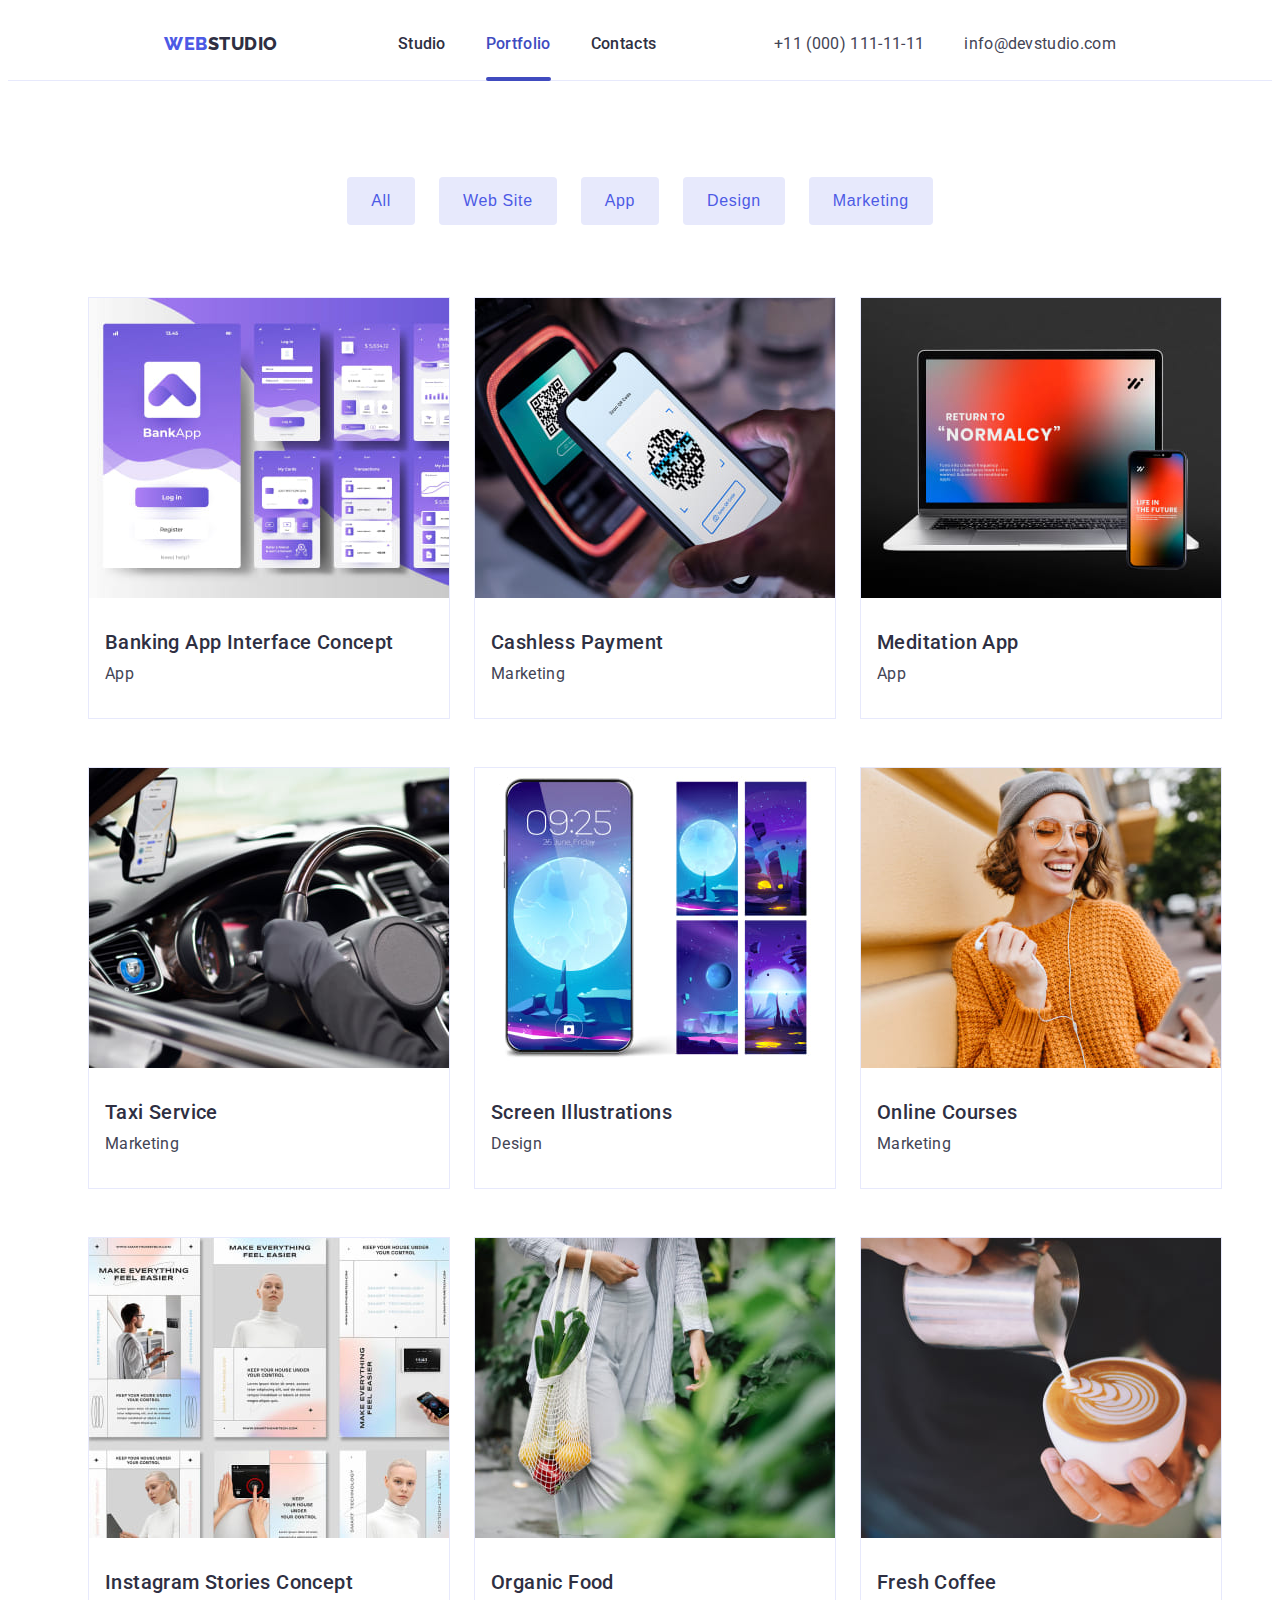
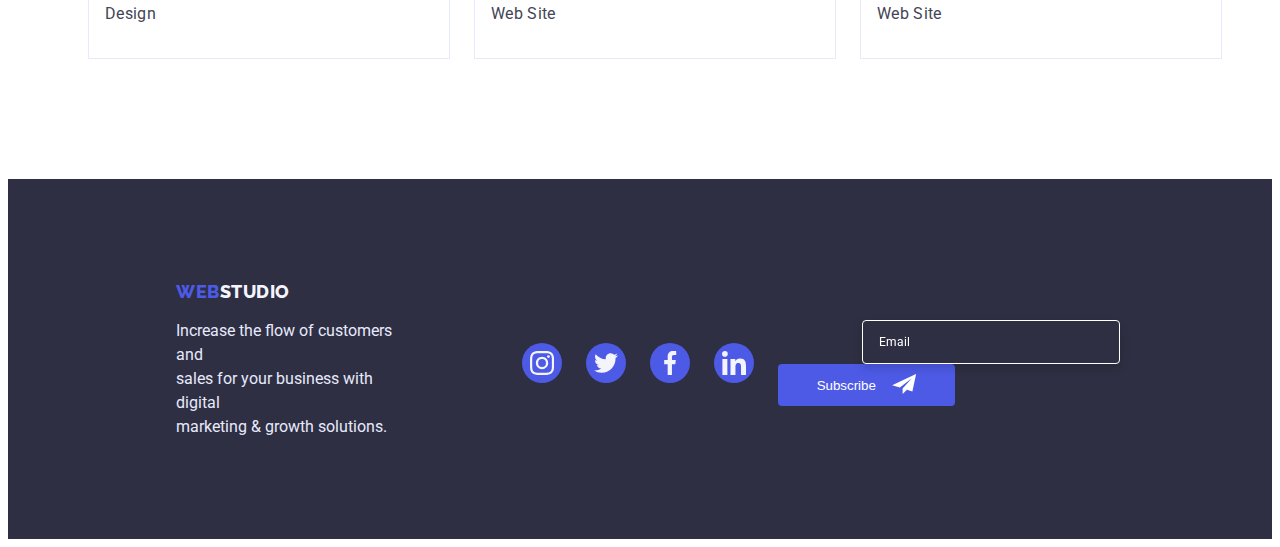
==== commit 2aa3632f: "css" ====
--- a/portfolio.html
+++ b/portfolio.html
@@ -82,7 +82,7 @@
           </li>
         </ul>
         <!-- Photo List -->
-        <div class="container-photo">
+        <div class="container-photo container">
           <ul class="photo-list-portf list">
             <li class="photo-solid">
               <a href="" class="photo-img link">
--- a/css/styles.css
+++ b/css/styles.css
@@ -78,7 +78,9 @@
   padding-top: 120px;
   padding-bottom: 120px;
 }
-
+.no-scroll {
+  overflow: hidden;
+}
 /* ----------------header--------------- */
 .header {
   box-sizing: border-box;
@@ -143,7 +145,7 @@
   position: fixed;
   top: 0;
   left: 0;
-  /* width: 100%; */
+  width: 100%;
   height: 100%;
   /* width: 100vw; */
   /* height: 100vh; */
@@ -458,6 +460,8 @@
   font-size: 12px;
   line-height: 14px;
 
+  overflow: hidden;
+
   width: 360px;
   height: 120px;
 
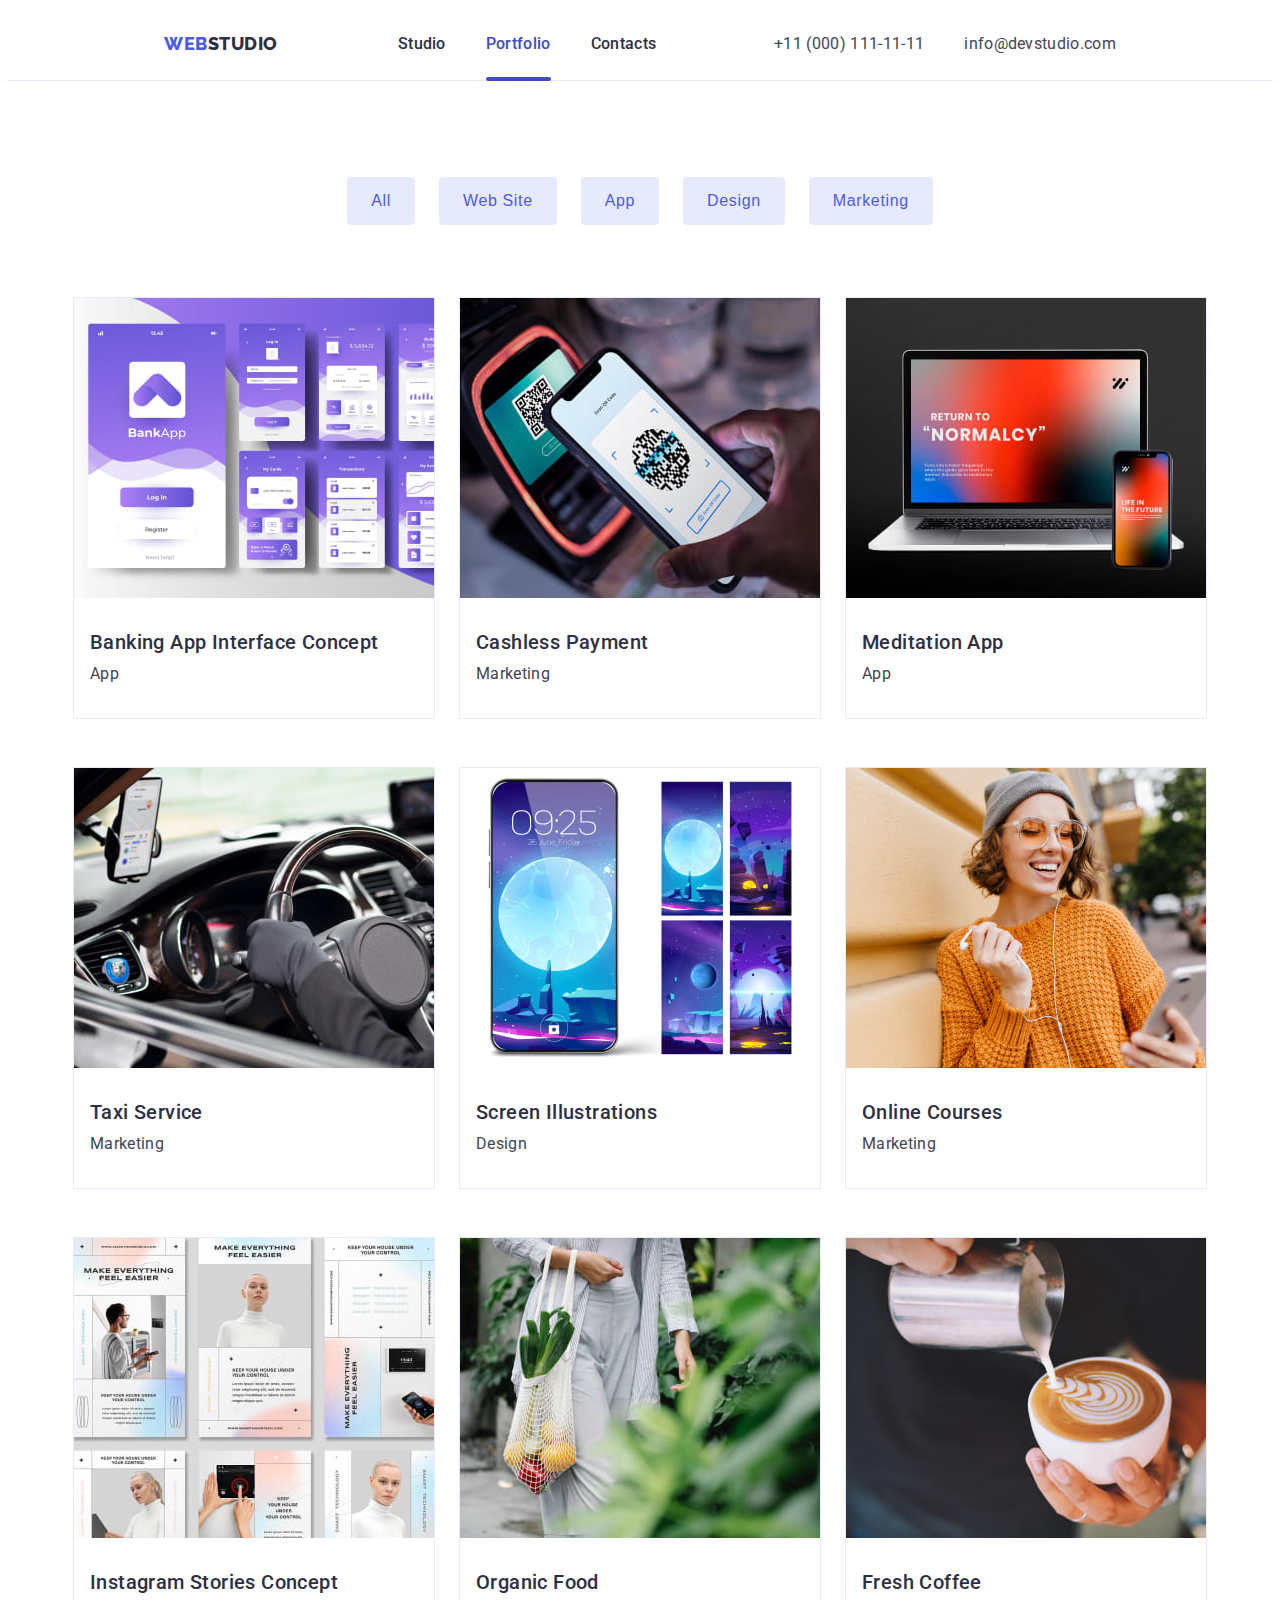
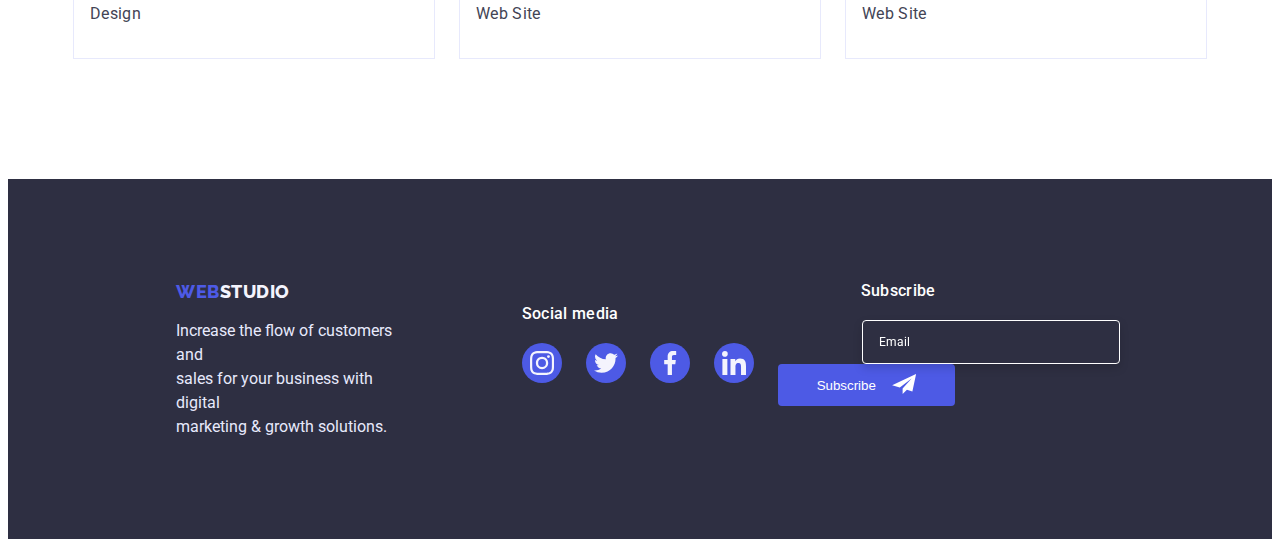
==== commit 947a20d9: "222" ====
--- a/portfolio.html
+++ b/portfolio.html
@@ -82,7 +82,7 @@
           </li>
         </ul>
         <!-- Photo List -->
-        <div class="container-photo container">
+        <div class="container-photo">
           <ul class="photo-list-portf list">
             <li class="photo-solid">
               <a href="" class="photo-img link">
@@ -281,7 +281,9 @@
             sales for your business with digital <br />
             marketing & growth solutions.
           </p>
+
           <div class="footer-soc-container">
+            <h3 class="foot-soc-titel">Social media</h3>
             <ul class="footer-soc-list list">
               <li class="footer-soc-item">
                 <a href="" class="footer-soc-link link">
@@ -314,22 +316,25 @@
             </ul>
           </div>
           <form class="footer-form">
-            <div class="foot-form-container">
-              <label class="footer-label"></label>
-              <input
-                type="email"
-                name="email"
-                class="footer-input"
-                placeholder="Email"
-              />
-              <button type="submit" class="foot-input-btn">
-                Subscribe
-                <span class="foot-span-icon"
-                  ><svg class="footer-input-icon" width="24" height="20">
-                    <use href="./images/icons.svg#icon-airplane"></use>
-                  </svg>
-                </span>
-              </button>
+            <div class="foot-form-cont-h">
+              <h3 class="foot-form-titel">Subscribe</h3>
+              <div class="foot-form-container">
+                <label class="footer-label"></label>
+                <input
+                  type="email"
+                  name="email"
+                  class="footer-input"
+                  placeholder="Email"
+                />
+                <button type="submit" class="foot-input-btn">
+                  Subscribe
+                  <span class="foot-span-icon"
+                    ><svg class="footer-input-icon" width="24" height="20">
+                      <use href="./images/icons.svg#icon-airplane"></use>
+                    </svg>
+                  </span>
+                </button>
+              </div>
             </div>
           </form>
         </div>
--- a/css/styles.css
+++ b/css/styles.css
@@ -688,7 +688,7 @@
   border-radius: 0px 0px 4px 4px;
 }
 .team-img {
-  margin-bottom: 32px;
+  padding-bottom: 32px;
 }
 .team-name {
   font-weight: 500;
@@ -763,6 +763,7 @@
   margin-bottom: 72px;
 }
 .cust-container {
+  margin-right: 0;
   /* flex-basis: 100%; */
 }
 .cust-list {
@@ -840,12 +841,24 @@
 
 .footer-soc-container {
 }
-
+.foot-soc-titel {
+  font-family: "Roboto";
+  font-style: normal;
+  font-weight: 500;
+  font-size: 16px;
+  line-height: calc(24 / 16);
+
+  letter-spacing: 0.02em;
+  color: var(--background-color);
+  display: flex;
+  justify-content: center;
+  margin-bottom: 16px;
+}
 .footer-soc-list {
   display: flex;
   justify-content: center;
   gap: 24px;
-  margin-bottom: 32px;
+  margin-bottom: 72px;
 }
 .footer-soc-item {
   content: "";
@@ -859,6 +872,7 @@
   width: 100%;
   height: 100%;
   border-radius: 50%;
+
   background-color: var(--second-color);
   display: flex;
   align-items: center;
@@ -873,8 +887,21 @@
 }
 .footer-form {
 }
+.foot-form-titel {
+  font-family: "Roboto";
+  font-style: normal;
+  font-weight: 500;
+  font-size: 16px;
+  line-height: calc(24 / 16);
+
+  letter-spacing: 0.02em;
+  color: var(--background-color);
+  display: flex;
+  justify-content: center;
+}
 .foot-form-container {
-  padding-top: 17px;
+  margin-top: 17px;
+  /* padding-top: 17px; */
   /* margin-left: 80px; */
   display: flex;
   flex-wrap: wrap;
@@ -889,8 +916,8 @@
 
   font-size: 12px;
   line-height: 24px;
-  width: 100%;
-  /* width: 398px; */
+  /* width: 100%; */
+  width: 398px;
   height: 40px;
   /* width: 264px;
   height: 40px; */
@@ -900,7 +927,9 @@
   border-radius: 4px;
   background: var(--logo-color);
 
+  margin-left: 5px;
   padding-left: 16px;
+  /* padding-left: 16px; */
 }
 .footer-input::placeholder {
   color: var(--background-color);
--- a/css/portfolio.css
+++ b/css/portfolio.css
@@ -1,3 +1,6 @@
+.container {
+  width: 1453px;
+}
 .header {
   box-sizing: border-box;
   border-bottom: 1px solid var(--accent);
@@ -74,6 +77,9 @@
 }
 
 /* -----Footer----- */
+.footer {
+  /* width: 1490px; */
+}
 .footer-container {
   display: flex;
   flex-wrap: wrap;
@@ -88,8 +94,19 @@
 .footer-soc-container {
   margin-left: 120px;
 }
+.foot-soc-titel {
+  margin-top: -55px;
+  margin-bottom: 0;
+  justify-content: left;
+}
+.foot-form-titel {
+  margin-top: -55px;
+  justify-content: left;
+  padding-left: 107px;
+}
 .footer-soc-list {
   padding-top: 17px;
+  margin-bottom: 0;
 }
 .footer-p {
   display: flex;
@@ -101,8 +118,10 @@
   display: flex;
   align-items: center;
 }
+.foot-form-cont-h {
+}
 .foot-form-container {
-  margin-top: -14px;
+  /* margin-top: -14px; */
   padding-top: 0;
 }
 .footer-input {
